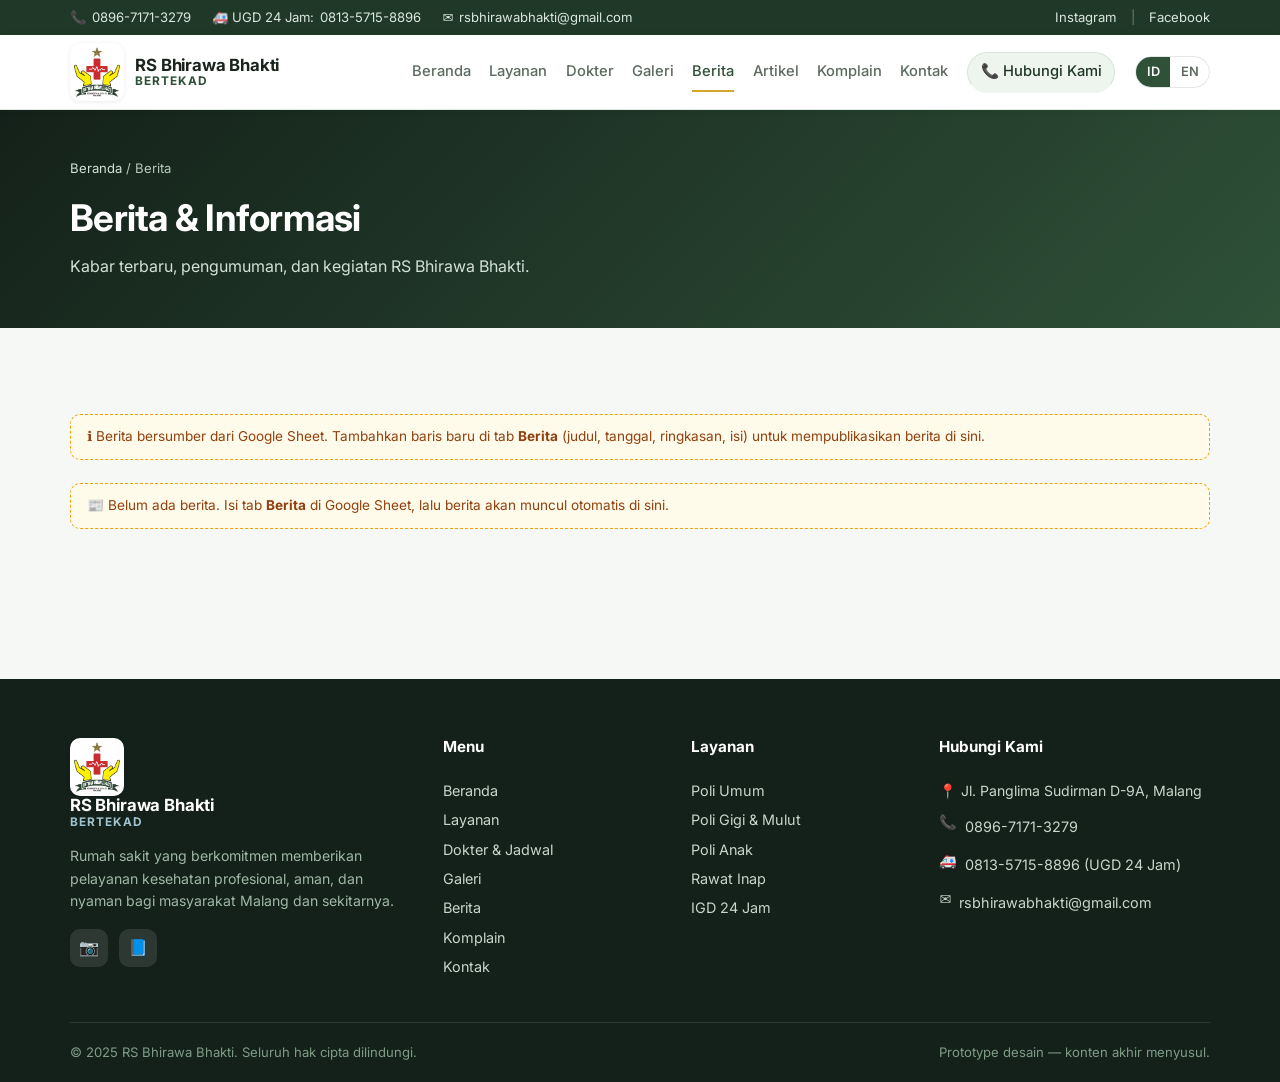
==== berita.html @ e9c737a9 "feat: tambah halaman Galeri & Berita (edit via Google Sheet)" ====
<!DOCTYPE html>
<html lang="id">
<head>
  <meta charset="UTF-8" />
  <meta name="viewport" content="width=device-width, initial-scale=1.0" />
  <title>Berita — RS Bhirawa Bhakti</title>
  <meta name="description" content="Berita dan informasi terbaru RS Bhirawa Bhakti Malang." />
  <link rel="preconnect" href="https://fonts.googleapis.com" />
  <link rel="preconnect" href="https://fonts.gstatic.com" crossorigin />
  <link href="https://fonts.googleapis.com/css2?family=Inter:wght@400;500;600;700;800&display=swap" rel="stylesheet" />
  <link rel="stylesheet" href="assets/style.css" />
</head>
<body>

  <div class="topbar">
    <div class="container">
      <div>
        <span class="tb-item">📞 <a href="tel:089671713279">0896-7171-3279</a></span>
        <span class="tb-item">🚑 UGD 24 Jam: <a href="tel:081357158896">0813-5715-8896</a></span>
        <span class="tb-item">✉️ <a href="mailto:rsbhirawabhakti@gmail.com">rsbhirawabhakti@gmail.com</a></span>
      </div>
      <div class="tb-right">
        <a href="https://www.instagram.com/rs_bhirawa_bhakti/" target="_blank" rel="noopener">Instagram</a>
        <span class="sep">|</span>
        <a href="https://www.facebook.com/share/18qV29v5Db/?mibextid=wwXIfr" target="_blank" rel="noopener">Facebook</a>
      </div>
    </div>
  </div>

  <header class="site-header">
    <div class="container header-inner">
      <a href="index.html" class="brand">
        <span class="brand-logo"><img src="assets/logo.png" alt="Logo RS Bhirawa Bhakti"></span>
        <span class="brand-text">
          <strong>RS Bhirawa Bhakti</strong>
          <small>BERTEKAD</small>
        </span>
      </a>
      <nav class="main-nav" id="mainNav">
        <a href="index.html">Beranda</a>
        <a href="index.html#layanan">Layanan</a>
        <a href="dokter.html">Dokter</a>
        <a href="galeri.html">Galeri</a>
        <a href="berita.html" class="active">Berita</a>
        <a href="index.html#artikel">Artikel</a>
        <a href="komplain.html">Komplain</a>
        <a href="kontak.html">Kontak</a>
        <a href="tel:089671713279" class="nav-phone">📞 Hubungi Kami</a>
      </nav>
      <div class="lang-switch"><span class="lang active">ID</span><span class="lang" title="Segera">EN</span></div>
      <button class="nav-toggle" id="navToggle" aria-label="Buka menu">☰</button>
    </div>
  </header>

  <section class="page-hero">
    <div class="container">
      <div class="breadcrumb"><a href="index.html">Beranda</a> / Berita</div>
      <h1>Berita &amp; Informasi</h1>
      <p>Kabar terbaru, pengumuman, dan kegiatan RS Bhirawa Bhakti.</p>
    </div>
  </section>

  <section class="section">
    <div class="container">
      <div class="note-placeholder">ℹ️ Berita bersumber dari Google Sheet. Tambahkan baris baru di tab <b>Berita</b> (judul, tanggal, ringkasan, isi) untuk mempublikasikan berita di sini.</div>

      <!-- BERITA:MULAI -->
<div class="note-placeholder">📰 Belum ada berita. Isi tab <b>Berita</b> di Google Sheet, lalu berita akan muncul otomatis di sini.</div>
      <!-- BERITA:SELESAI -->
    </div>
  </section>

  <footer class="site-footer">
    <div class="container">
      <div class="foot-grid">
        <div class="foot-brand">
          <a href="index.html" class="brand" style="color:#fff;">
            <span class="brand-logo"><img src="assets/logo.png" alt="Logo RS Bhirawa Bhakti"></span>
            <span class="brand-text">
              <strong style="color:#fff;">RS Bhirawa Bhakti</strong>
              <small style="color:#9fc2cc;">BERTEKAD</small>
            </span>
          </a>
          <p>Rumah sakit yang berkomitmen memberikan pelayanan kesehatan profesional, aman, dan nyaman bagi masyarakat Malang dan sekitarnya.</p>
          <div class="social-row">
            <a href="https://www.instagram.com/rs_bhirawa_bhakti/" target="_blank" rel="noopener" title="Instagram">📷</a>
            <a href="https://www.facebook.com/share/18qV29v5Db/?mibextid=wwXIfr" target="_blank" rel="noopener" title="Facebook">📘</a>
          </div>
        </div>
        <div>
          <h4>Menu</h4>
          <a href="index.html">Beranda</a>
          <a href="index.html#layanan">Layanan</a>
          <a href="dokter.html">Dokter &amp; Jadwal</a>
          <a href="galeri.html">Galeri</a>
          <a href="berita.html">Berita</a>
          <a href="komplain.html">Komplain</a>
          <a href="kontak.html">Kontak</a>
        </div>
        <div>
          <h4>Layanan</h4>
          <a href="index.html#layanan">Poli Umum</a>
          <a href="index.html#layanan">Poli Gigi &amp; Mulut</a>
          <a href="index.html#layanan">Poli Anak</a>
          <a href="index.html#layanan">Rawat Inap</a>
          <a href="index.html#layanan">IGD 24 Jam</a>
        </div>
        <div>
          <h4>Hubungi Kami</h4>
          <ul class="foot-contact">
            <li>📍 Jl. Panglima Sudirman D-9A, Malang</li>
            <li>📞 <a href="tel:089671713279">0896-7171-3279</a></li>
            <li>🚑 <a href="tel:081357158896">0813-5715-8896 (UGD 24 Jam)</a></li>
            <li>✉️ <a href="mailto:rsbhirawabhakti@gmail.com">rsbhirawabhakti@gmail.com</a></li>
          </ul>
        </div>
      </div>
      <div class="foot-bottom">
        <span>© 2025 RS Bhirawa Bhakti. Seluruh hak cipta dilindungi.</span>
        <span>Prototype desain — konten akhir menyusul.</span>
      </div>
    </div>
  </footer>

  <!-- Modal berita (diisi JS dari window.BERITA_DATA) -->
  <div class="modal-overlay" id="beritaModal" hidden>
    <div class="modal modal-wide" role="dialog" aria-modal="true" aria-labelledby="bJudul">
      <button class="modal-close" id="beritaModalClose" aria-label="Tutup">✕</button>
      <div class="modal-photo" id="bFoto" hidden></div>
      <div class="modal-info" id="bMeta" hidden>
        <span class="mi-value" id="bMetaVal"></span>
      </div>
      <h3 id="bJudul"></h3>
      <div class="modal-article" id="bIsi"></div>
    </div>
  </div>

  <script src="assets/main.js"></script>
</body>
</html>
---- assets/style.css ----
/* ==========================================================================
   RS Bhirawa Bhakti — Prototype Stylesheet
   Tema: Nuansa TNI (hijau tentara) + aksen emas & merah (sesuai logo).
   Prototype desain (placeholder foto/dokter). Data asli menyusul.
   ========================================================================== */

:root {
  --primary: #2f5138;
  --primary-600: #447a51;
  --primary-700: #2f5138;
  --primary-800: #203827;
  --primary-50: #eef4ee;
  --accent: #d4a72c;
  --accent-600: #b8891f;
  --danger: #c92b2f;
  --danger-600: #a92024;
  --ink: #1a241c;
  --muted: #5c6b60;
  --bg: #f6f8f6;
  --card: #ffffff;
  --border: #e2e8e4;
  --radius: 14px;
  --shadow: 0 1px 2px rgba(26, 36, 28, .06), 0 8px 24px rgba(26, 36, 28, .06);
  --shadow-lg: 0 12px 40px rgba(26, 36, 28, .12);
  --font: "Inter", "Poppins", system-ui, -apple-system, "Segoe UI", Roboto, sans-serif;
}

* { box-sizing: border-box; margin: 0; padding: 0; }

html { scroll-behavior: smooth; }

body {
  font-family: var(--font);
  color: var(--ink);
  background: var(--bg);
  line-height: 1.6;
  -webkit-font-smoothing: antialiased;
}

img { max-width: 100%; display: block; }
a { color: inherit; text-decoration: none; }
ul { list-style: none; }

.container { width: min(1140px, 92%); margin: 0 auto; }

/* ---------- Top bar ---------- */
.topbar {
  background: var(--primary-800);
  color: #dbe7dd;
  font-size: .82rem;
}
.topbar .container {
  display: flex; justify-content: space-between; align-items: center;
  gap: 1rem; padding: .45rem 0; flex-wrap: wrap;
}
.topbar a { color: #dbe7dd; }
.topbar a:hover { color: #fff; }
.topbar .tb-item { display: inline-flex; align-items: center; gap: .35rem; margin-right: 1.1rem; }
.topbar .tb-right { display: flex; gap: .9rem; align-items: center; }
.topbar .sep { opacity: .4; }

/* ---------- Header ---------- */
.site-header {
  background: var(--card);
  border-bottom: 1px solid var(--border);
  position: sticky; top: 0; z-index: 50;
  box-shadow: 0 1px 8px rgba(26,36,28,.05);
}
.header-inner { display: flex; align-items: center; gap: 1.25rem; height: 74px; }
.brand { display: flex; align-items: center; gap: .7rem; }
.brand-logo {
  width: 54px; height: 58px; flex: none;
  display: flex; align-items: center; justify-content: center;
  background: #fff; border-radius: 10px; padding: 4px;
  box-shadow: 0 1px 4px rgba(0,0,0,.08);
}
.brand-logo img { max-width: 100%; max-height: 100%; object-fit: contain; }
.brand-text { display: flex; flex-direction: column; line-height: 1.15; }
.brand-text strong { font-size: 1.05rem; letter-spacing: -.01em; color: var(--ink); }
.brand-text small { color: var(--primary-700); font-size: .74rem; font-weight: 700; letter-spacing: .08em; }

.main-nav { display: flex; align-items: center; gap: 1.15rem; margin-left: auto; }
.main-nav a {
  font-size: .92rem; font-weight: 500; color: var(--muted); padding: .4rem 0;
  border-bottom: 2px solid transparent; white-space: nowrap;
}
.main-nav a:hover { color: var(--primary-700); }
.main-nav a.active { color: var(--primary-700); border-bottom-color: var(--accent); }
.nav-phone {
  background: var(--primary-50); color: var(--primary-800) !important;
  padding: .45rem .8rem !important; border-radius: 999px; border: 1px solid #d7e5da;
  font-weight: 600;
}

.lang-switch {
  display: flex; border: 1px solid var(--border); border-radius: 999px; overflow: hidden; flex: none;
}
.lang-switch .lang {
  padding: .3rem .65rem; font-size: .8rem; font-weight: 600; cursor: pointer; color: var(--muted);
}
.lang-switch .lang.active { background: var(--primary-700); color: #fff; }

.nav-toggle {
  display: none; background: none; border: 1px solid var(--border);
  border-radius: 8px; font-size: 1.2rem; padding: .3rem .6rem; cursor: pointer; color: var(--ink);
}

/* ---------- Buttons ---------- */
.btn {
  display: inline-flex; align-items: center; gap: .5rem; justify-content: center;
  padding: .75rem 1.4rem; border-radius: 10px; font-weight: 600; font-size: .95rem;
  border: 1px solid transparent; cursor: pointer; transition: .18s ease; line-height: 1;
}
.btn-primary { background: var(--primary-700); color: #fff; }
.btn-primary:hover { background: var(--primary-800); transform: translateY(-1px); box-shadow: var(--shadow); }
.btn-accent { background: var(--accent-600); color: #fff; }
.btn-accent:hover { background: #9a7319; transform: translateY(-1px); box-shadow: var(--shadow); }
.btn-wa { background: #25d366; color: #fff; }
.btn-wa:hover { background: #1eb85a; transform: translateY(-1px); box-shadow: var(--shadow); }
.btn-outline { background: #fff; color: var(--primary-700); border-color: var(--primary-600); }
.btn-outline:hover { background: var(--primary-50); }
.btn-ghost-light { background: rgba(255,255,255,.14); color: #fff; border-color: rgba(255,255,255,.4); }
.btn-ghost-light:hover { background: rgba(255,255,255,.24); }
.btn-lg { padding: .95rem 1.8rem; font-size: 1rem; }

/* ---------- Hero ---------- */
.hero {
  position: relative; color: #fff;
  background:
    radial-gradient(900px 420px at 85% -10%, rgba(212,167,44,.30), transparent 60%),
    linear-gradient(135deg, #14211a 0%, var(--primary-800) 55%, var(--primary-600) 100%);
  overflow: hidden;
}
.hero .container { position: relative; padding: 4.5rem 0 5rem; z-index: 2; }
.hero-grid { display: grid; grid-template-columns: 1.15fr .85fr; gap: 3rem; align-items: center; }
.hero-badge {
  display: inline-flex; align-items: center; gap: .5rem; background: rgba(255,255,255,.14);
  border: 1px solid rgba(255,255,255,.25); padding: .4rem .9rem; border-radius: 999px;
  font-size: .82rem; font-weight: 500; margin-bottom: 1.2rem;
}
.hero h1 { font-size: clamp(1.9rem, 4.2vw, 3rem); line-height: 1.15; letter-spacing: -.02em; margin-bottom: 1rem; }
.hero h1 span { color: #f3d376; }
.hero p.lead { font-size: 1.1rem; color: #dfe8e0; max-width: 46ch; margin-bottom: 1.8rem; }
.hero-cta { display: flex; gap: .8rem; flex-wrap: wrap; }

.emergency-card {
  background: #fff; color: var(--ink); border-radius: 18px; padding: 1.4rem;
  box-shadow: var(--shadow-lg); border: 1px solid rgba(255,255,255,.4);
}
.emergency-card .ec-head { display: flex; align-items: center; gap: .6rem; margin-bottom: .8rem; }
.ec-icon { width: 40px; height: 40px; border-radius: 10px; background: #fdeaea; color: var(--danger); display: grid; place-items: center; font-size: 1.2rem; }
.emergency-card h3 { font-size: 1rem; color: var(--danger); }
.emergency-card .ec-phone { font-size: 1.5rem; font-weight: 800; letter-spacing: -.01em; }
.emergency-card .ec-note { font-size: .82rem; color: var(--muted); margin: .2rem 0 .9rem; }
.emergency-card .ec-row { display: flex; justify-content: space-between; font-size: .86rem; border-top: 1px solid var(--border); padding-top: .55rem; margin-top: .55rem; }

.hero-stats { display: flex; gap: 2rem; margin-top: 2.6rem; }
.hero-stats .stat b { font-size: 1.6rem; display: block; color: #fff; }
.hero-stats .stat span { color: #c3d2c6; font-size: .85rem; }

/* ---------- Section scaffolding ---------- */
.section { padding: 4rem 0; }
.section-alt { background: #fff; }
.section-head { text-align: center; max-width: 640px; margin: 0 auto 2.6rem; }
.eyebrow { display: inline-block; color: var(--accent-600); font-weight: 700; font-size: .8rem; letter-spacing: .12em; text-transform: uppercase; margin-bottom: .5rem; }
.section-head h2 { font-size: clamp(1.5rem, 3vw, 2.1rem); letter-spacing: -.02em; margin-bottom: .6rem; }
.section-head p { color: var(--muted); }

/* ---------- Service cards ---------- */
.grid { display: grid; gap: 1.4rem; }
.grid-4 { grid-template-columns: repeat(4, 1fr); }
.grid-3 { grid-template-columns: repeat(3, 1fr); }
.grid-2 { grid-template-columns: repeat(2, 1fr); }

.card {
  background: var(--card); border: 1px solid var(--border); border-radius: var(--radius);
  padding: 1.4rem; box-shadow: var(--shadow); transition: .2s ease;
}
.card:hover { transform: translateY(-4px); box-shadow: var(--shadow-lg); border-color: #d6e3d8; }
.service-card .icon {
  width: 52px; height: 52px; border-radius: 12px; display: grid; place-items: center;
  font-size: 1.5rem; background: var(--primary-50); margin-bottom: 1rem;
}
.service-card h3 { font-size: 1.02rem; margin-bottom: .4rem; }
.service-card p { color: var(--muted); font-size: .9rem; }
.service-card { cursor: pointer; }
.service-card:hover { border-color: var(--primary-400); }
.service-more { display: inline-block; margin-top: .65rem; color: var(--primary-700); font-weight: 600; font-size: .82rem; }

/* ---------- Doctors ---------- */
.doctor-card { text-align: center; }
.doctor-grid { display: grid; grid-template-columns: repeat(auto-fill, minmax(250px, 1fr)); gap: 1.4rem; }
.doctor-scroll {
  display: flex;
  gap: 1.2rem;
  overflow-x: auto;
  padding: .5rem .25rem 1.1rem;
  scroll-snap-type: x mandatory;
  -webkit-overflow-scrolling: touch;
  scrollbar-width: thin;
}
.doctor-scroll .doctor-card {
  flex: 0 0 auto;
  width: 260px;
  scroll-snap-align: start;
}
.doctor-avatar {
  width: 96px; height: 96px; border-radius: 50%; margin: 0 auto 1rem;
  background: linear-gradient(135deg, var(--primary-600), var(--primary-800));
  color: #fff; display: grid; place-items: center; font-size: 1.9rem; font-weight: 700;
  overflow: hidden;
}
.doctor-avatar img { width: 100%; height: 100%; object-fit: cover; border-radius: 50%; }
.doctor-card h3 { font-size: 1rem; line-height: 1.4; }
.doctor-card .spec { color: var(--primary-700); font-weight: 600; font-size: .85rem; margin: .2rem 0 .5rem; }
.doctor-card .schedule { font-size: .82rem; color: var(--muted); }
.doctor-card .schedule b { color: var(--ink); font-weight: 600; }
.sched-line { padding: .12rem 0; }

/* ---------- Articles ---------- */
.article-card { padding: 0; overflow: hidden; display: flex; flex-direction: column; }
.article-thumb { height: 150px; background: linear-gradient(135deg, var(--primary-700), var(--primary-600)); display: grid; place-items: center; color: #fff; font-size: 2rem; }
.article-body { padding: 1.2rem 1.3rem 1.4rem; display: flex; flex-direction: column; gap: .5rem; flex: 1; }
.article-body .meta { font-size: .78rem; color: var(--muted); }
.article-body h3 { font-size: 1rem; line-height: 1.4; }
.article-body p { color: var(--muted); font-size: .88rem; }
.article-body .more { margin-top: auto; color: var(--primary-700); font-weight: 600; font-size: .88rem; }

/* ---------- CTA band ---------- */
.cta-band {
  background: linear-gradient(135deg, var(--primary-800), var(--accent-600)); color: #fff;
  border-radius: 20px; padding: 3rem; display: flex; align-items: center;
  justify-content: space-between; gap: 2rem; flex-wrap: wrap;
}
.cta-band h2 { font-size: 1.6rem; margin-bottom: .4rem; }
.cta-band p { color: #e4ede5; }

/* ---------- Footer ---------- */
.site-footer { background: #14211a; color: #c7d6cb; margin-top: 4rem; }
.site-footer .foot-grid { display: grid; grid-template-columns: 1.6fr 1fr 1fr 1.3fr; gap: 2.5rem; padding: 3.5rem 0 2.5rem; }
.site-footer h4 { color: #fff; font-size: .95rem; margin-bottom: 1rem; }
.site-footer a { color: #c7d6cb; font-size: .9rem; display: block; padding: .2rem 0; }
.site-footer a:hover { color: #f3d376; }
.site-footer .foot-brand p { font-size: .88rem; margin-top: .8rem; color: #9fb7a6; }
.foot-contact li { display: flex; gap: .5rem; font-size: .88rem; padding: .28rem 0; align-items: flex-start; }
.foot-bottom { border-top: 1px solid rgba(255,255,255,.1); padding: 1.2rem 0; font-size: .82rem; display: flex; justify-content: space-between; gap: 1rem; flex-wrap: wrap; color: #7f9c87; }

.social-row { display: flex; gap: .7rem; margin-top: 1rem; }
.social-row a {
  width: 38px; height: 38px; border-radius: 10px; background: rgba(255,255,255,.1);
  display: grid; place-items: center; font-size: 1rem; padding: 0 !important;
}

/* ---------- Page hero (subpages) ---------- */
.page-hero {
  background: linear-gradient(135deg, #14211a, var(--primary-700)); color: #fff; padding: 3rem 0;
}
.page-hero h1 { font-size: clamp(1.6rem, 3vw, 2.3rem); letter-spacing: -.02em; }
.page-hero p { color: #d3e0d5; margin-top: .4rem; }
.breadcrumb { font-size: .82rem; color: #b6c9bb; margin-bottom: .6rem; }
.breadcrumb a { color: #d3e0d5; }

/* ---------- Complaint page ---------- */
.complaint-layout { display: grid; grid-template-columns: 1.1fr .9fr; gap: 2.5rem; align-items: start; }
.steps { counter-reset: step; display: flex; flex-direction: column; gap: 1rem; }
.step {
  display: flex; gap: 1rem; background: var(--card); border: 1px solid var(--border);
  border-radius: var(--radius); padding: 1.1rem 1.2rem; box-shadow: var(--shadow);
}
.step .num {
  counter-increment: step; flex: none; width: 34px; height: 34px; border-radius: 50%;
  background: var(--primary-50); color: var(--primary-700); font-weight: 800; display: grid; place-items: center;
}
.step .num::before { content: counter(step); }
.step h3 { font-size: .98rem; margin-bottom: .2rem; }
.step p { color: var(--muted); font-size: .88rem; }
.step code { background: var(--bg); padding: .1rem .35rem; border-radius: 6px; font-size: .82rem; }

.wa-panel {
  background: #fff; border: 1px solid var(--border); border-radius: 18px; padding: 1.8rem;
  box-shadow: var(--shadow-lg); text-align: center; position: sticky; top: 96px;
}
.wa-panel .wa-logo {
  width: 68px; height: 68px; margin: 0 auto 1rem; border-radius: 50%;
  background: #25d366; color: #fff; display: grid; place-items: center; font-size: 2rem;
}
.wa-panel h3 { font-size: 1.1rem; margin-bottom: .4rem; }
.wa-panel p { color: var(--muted); font-size: .9rem; margin-bottom: 1.1rem; }
.wa-panel .num { font-size: 1.25rem; font-weight: 800; margin-bottom: 1.1rem; }
.wa-panel .btn { width: 100%; }

/* ---------- Contact page ---------- */
.contact-cards { display: grid; grid-template-columns: repeat(3, 1fr); gap: 1.4rem; margin-bottom: 2.5rem; }
.contact-card { text-align: left; }
.contact-card .icon { width: 48px; height: 48px; border-radius: 12px; background: var(--primary-50); display: grid; place-items: center; font-size: 1.3rem; margin-bottom: .8rem; }
.contact-card h3 { font-size: .95rem; margin-bottom: .3rem; }
.contact-card p, .contact-card a { color: var(--muted); font-size: .9rem; }
.contact-card a:hover { color: var(--primary-700); }

.map-wrap { border-radius: 18px; overflow: hidden; border: 1px solid var(--border); box-shadow: var(--shadow); }
.map-wrap iframe { width: 100%; height: 420px; border: 0; display: block; }

/* ---------- Doctor table ---------- */
.table-wrap { overflow-x: auto; background: #fff; border: 1px solid var(--border); border-radius: var(--radius); box-shadow: var(--shadow); }
table.schedule { width: 100%; border-collapse: collapse; min-width: 640px; }
table.schedule th, table.schedule td { padding: .85rem 1.1rem; text-align: left; font-size: .9rem; }
table.schedule thead th { background: var(--primary-50); color: var(--primary-800); font-size: .82rem; text-transform: uppercase; letter-spacing: .04em; }
table.schedule tbody tr { border-top: 1px solid var(--border); }
table.schedule tbody tr:hover { background: #f5f9f6; }
table.schedule .doc-cell { display: flex; align-items: center; gap: .7rem; }
.doc-mini { width: 38px; height: 38px; border-radius: 50%; background: linear-gradient(135deg, var(--primary-600), var(--primary-800)); color: #fff; display: grid; place-items: center; font-weight:700; font-size: .85rem; flex: none; }

.badge { display: inline-block; padding: .18rem .55rem; border-radius: 999px; font-size: .75rem; font-weight: 600; }
.badge-green { background: #dcfce7; color: #166534; }
.badge-blue { background: #dbeafe; color: #1d4ed8; }

.note-placeholder {
  background: #fffbeb; border: 1px dashed #f59e0b; color: #92400e;
  padding: .7rem 1rem; border-radius: 10px; font-size: .85rem; margin: 1.4rem 0;
}

/* ---------- Poli group titles (schedule page) ---------- */
.poli-title {
  font-size: 1.3rem; letter-spacing: -.01em; margin: 2.2rem 0 1rem;
  padding-bottom: .55rem; border-bottom: 2px solid var(--primary-50);
  display: flex; align-items: center; gap: .55rem;
}
.poli-title:first-of-type { margin-top: .25rem; }

/* ---------- Modal layanan ---------- */
[hidden] { display: none !important; }
.modal-overlay {
  position: fixed; inset: 0; background: rgba(17, 35, 20, .55);
  display: flex; align-items: center; justify-content: center; padding: 1.2rem;
  z-index: 999;
}
.modal-overlay[hidden] { display: none; }
.modal {
  background: #fff; border-radius: 18px; width: 100%; max-width: 460px;
  max-height: 88vh; overflow: auto; padding: 1.8rem 1.6rem 1.6rem;
  position: relative; box-shadow: var(--shadow-lg);
}
.modal-close {
  position: absolute; top: .8rem; right: .8rem; width: 34px; height: 34px;
  border-radius: 50%; border: none; background: #f1f5f2; color: var(--ink);
  font-size: 1rem; cursor: pointer;
}
.modal-photo { border-radius: 14px; overflow: hidden; margin-bottom: 1rem; max-height: 260px; }
.modal-photo img { width: 100%; height: 100%; object-fit: cover; display: block; }
.modal-icon { font-size: 3.4rem; text-align: center; margin-bottom: .6rem; }
.modal h3 { font-size: 1.25rem; margin-bottom: .4rem; text-align: center; }
.modal-desc { color: var(--muted); font-size: .92rem; text-align: center; margin-bottom: 1.1rem; }
.modal-info {
  display: flex; gap: .7rem; align-items: flex-start; background: var(--primary-50);
  border-radius: 12px; padding: .8rem 1rem; margin-bottom: .7rem;
}
.mi-label { font-weight: 700; color: var(--primary-800); font-size: .85rem; white-space: nowrap; }
.mi-value { font-size: .9rem; color: var(--ink); }
.modal-call {
  display: flex; align-items: center; justify-content: center; gap: .5rem;
  background: var(--primary-700); color: #fff; text-decoration: none;
  border-radius: 12px; padding: .8rem 1rem; font-weight: 700; font-size: .95rem;
}
.modal-call:hover { background: var(--primary-800); }

/* ---------- Responsive ---------- */
@media (max-width: 1020px) {
  .grid-4 { grid-template-columns: repeat(2, 1fr); }
  .grid-3 { grid-template-columns: repeat(2, 1fr); }
  .hero-grid { grid-template-columns: 1fr; }
  .site-footer .foot-grid { grid-template-columns: 1fr 1fr; }
  .complaint-layout { grid-template-columns: 1fr; }
  .contact-cards { grid-template-columns: 1fr; }
}

@media (max-width: 760px) {
  .main-nav {
    display: none; position: absolute; top: 74px; left: 0; right: 0;
    background: #fff; flex-direction: column; align-items: flex-start; padding: 1rem 4%;
    border-bottom: 1px solid var(--border); box-shadow: var(--shadow); gap: .4rem;
  }
  .main-nav.open { display: flex; }
  .nav-toggle { display: block; margin-left: auto; }
  .lang-switch { display: none; }
  .grid-4, .grid-3, .grid-2 { grid-template-columns: 1fr; }
  .hero .container { padding: 3rem 0 3.5rem; }
  .site-footer .foot-grid { grid-template-columns: 1fr; gap: 1.8rem; }
  .cta-band { padding: 2rem 1.4rem; }
  .topbar .tb-right { display: none; }
}

/* ---------- Galeri ---------- */
.gallery-grid { display: grid; grid-template-columns: repeat(3, 1fr); gap: 1.4rem; }
.gallery-item { padding: 0; overflow: hidden; cursor: pointer; display: flex; flex-direction: column; }
.gallery-thumb {
  height: 210px; background: linear-gradient(135deg, var(--primary-700), var(--primary-600));
  display: grid; place-items: center; color: #fff; font-size: 2.4rem; overflow: hidden;
}
.gallery-thumb img { width: 100%; height: 100%; object-fit: cover; }
.gallery-cap { padding: 1rem 1.15rem 1.15rem; }
.gallery-cap h3 { font-size: 1rem; margin-bottom: .2rem; }
.gallery-cap .gallery-cat { font-size: .78rem; color: var(--primary-700); font-weight: 600; }

/* ---------- Berita ---------- */
.news-list { display: flex; flex-direction: column; gap: 1.2rem; }
.news-card { padding: 0; overflow: hidden; cursor: pointer; display: flex; align-items: stretch; }
.news-thumb {
  flex: 0 0 220px; min-height: 150px; background: linear-gradient(135deg, var(--primary-700), var(--primary-600));
  display: grid; place-items: center; color: #fff; font-size: 2.4rem; overflow: hidden;
}
.news-thumb img { width: 100%; height: 100%; object-fit: cover; }
.news-body { padding: 1.2rem 1.4rem; display: flex; flex-direction: column; gap: .45rem; flex: 1; }
.news-body .meta { font-size: .78rem; color: var(--muted); }
.news-body h3 { font-size: 1.08rem; line-height: 1.4; }
.news-body p { color: var(--muted); font-size: .9rem; }
.news-body .more { margin-top: auto; color: var(--primary-700); font-weight: 600; font-size: .88rem; }

/* ---------- Modal lebar (galeri & berita) ---------- */
.modal-wide { max-width: 640px; }
.modal-wide .modal-photo { max-height: 420px; }
.modal-article { color: var(--ink); font-size: .95rem; text-align: left; line-height: 1.75; }

/* ---------- Responsive galeri & berita ---------- */
@media (max-width: 1020px) {
  .gallery-grid { grid-template-columns: repeat(2, 1fr); }
  .news-card { flex-direction: column; }
  .news-thumb { flex: none; height: 200px; }
}
@media (max-width: 760px) {
  .gallery-grid { grid-template-columns: 1fr; }
}
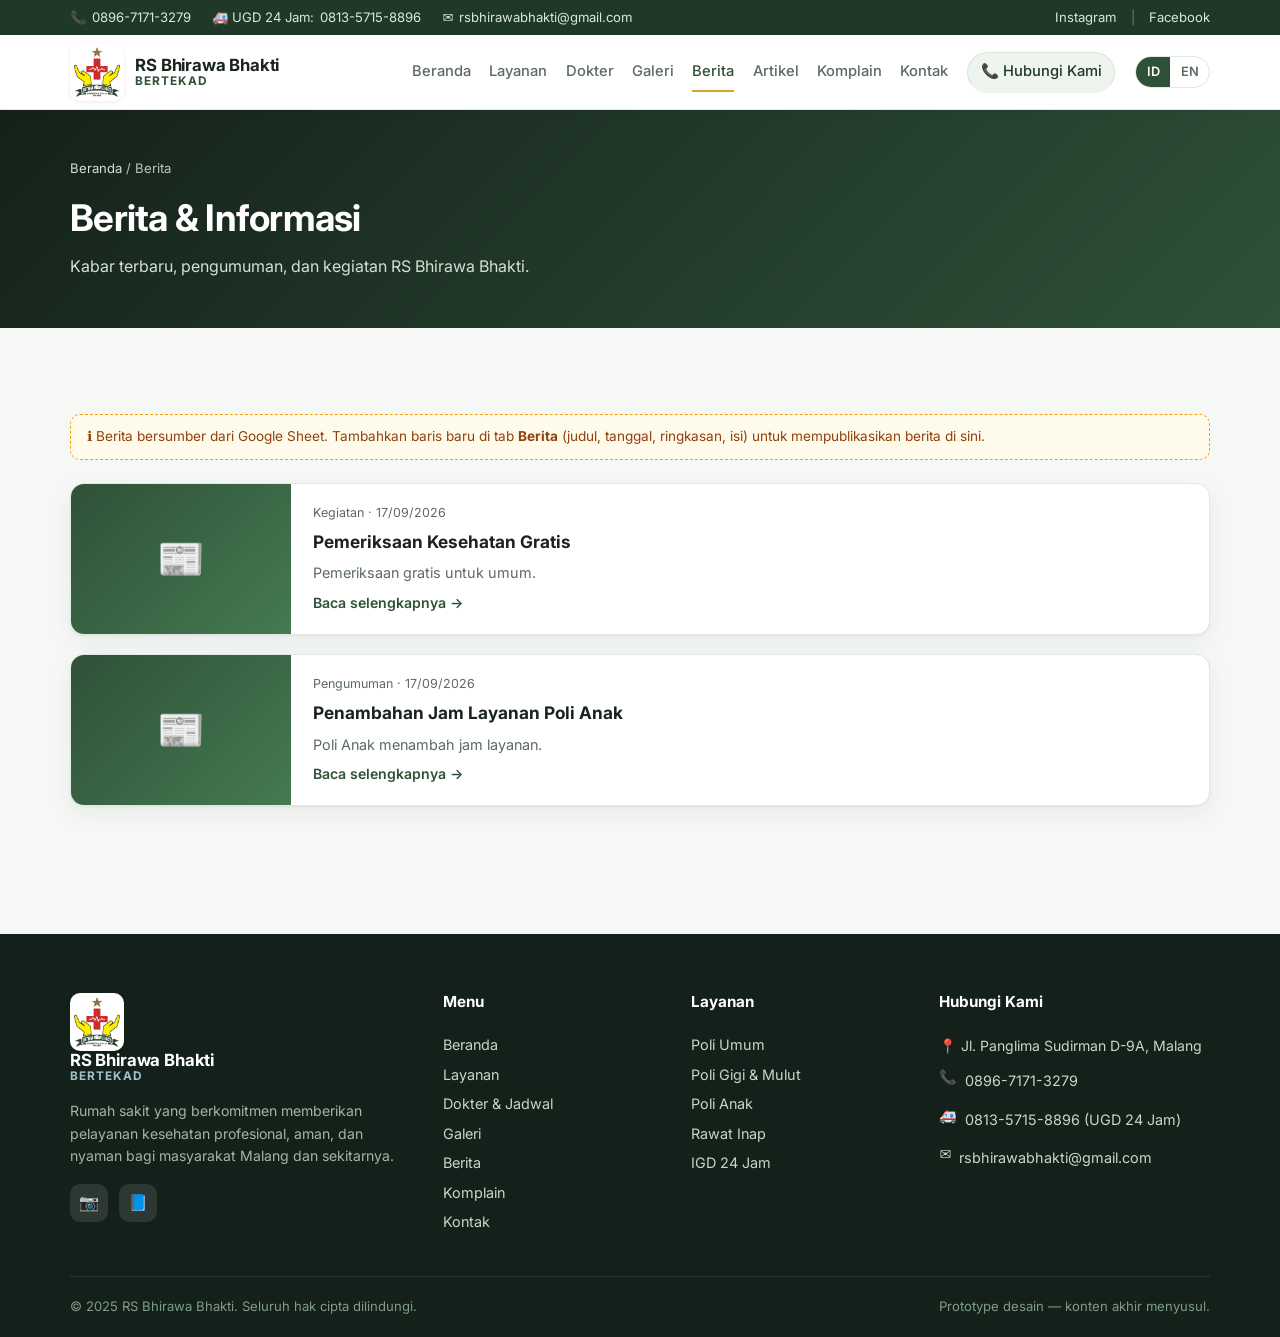
==== commit 12c994f1: "chore(auto): perbarui jadwal dokter 2026-09-17T04:37Z [skip ci]" ====
--- a/berita.html
+++ b/berita.html
@@ -65,7 +65,27 @@
       <div class="note-placeholder">ℹ️ Berita bersumber dari Google Sheet. Tambahkan baris baru di tab <b>Berita</b> (judul, tanggal, ringkasan, isi) untuk mempublikasikan berita di sini.</div>
 
       <!-- BERITA:MULAI -->
-<div class="note-placeholder">📰 Belum ada berita. Isi tab <b>Berita</b> di Google Sheet, lalu berita akan muncul otomatis di sini.</div>
+<div class="news-list">
+<div class="card news-card" data-berita="0" role="button" tabindex="0">
+  <div class="news-thumb">📰</div>
+  <div class="news-body">
+    <span class="meta">Kegiatan · 17/09/2026</span>
+    <h3>Pemeriksaan Kesehatan Gratis</h3>
+    <p>Pemeriksaan gratis untuk umum.</p>
+    <span class="more">Baca selengkapnya →</span>
+  </div>
+</div>
+<div class="card news-card" data-berita="1" role="button" tabindex="0">
+  <div class="news-thumb">📰</div>
+  <div class="news-body">
+    <span class="meta">Pengumuman · 17/09/2026</span>
+    <h3>Penambahan Jam Layanan Poli Anak</h3>
+    <p>Poli Anak menambah jam layanan.</p>
+    <span class="more">Baca selengkapnya →</span>
+  </div>
+</div>
+</div>
+<script>window.BERITA_DATA = [{"judul": "Pemeriksaan Kesehatan Gratis", "tanggal": "17/09/2026", "kategori": "Kegiatan", "ringkasan": "Pemeriksaan gratis untuk umum.", "isi": "Pemeriksaan gratis di RS Bhirawa Bhakti.Syarat: bawa KTP.", "foto": ""}, {"judul": "Penambahan Jam Layanan Poli Anak", "tanggal": "17/09/2026", "kategori": "Pengumuman", "ringkasan": "Poli Anak menambah jam layanan.", "isi": "Mulai bulan ini Poli Anak melayani lebih lama.", "foto": ""}];</script>
       <!-- BERITA:SELESAI -->
     </div>
   </section>
